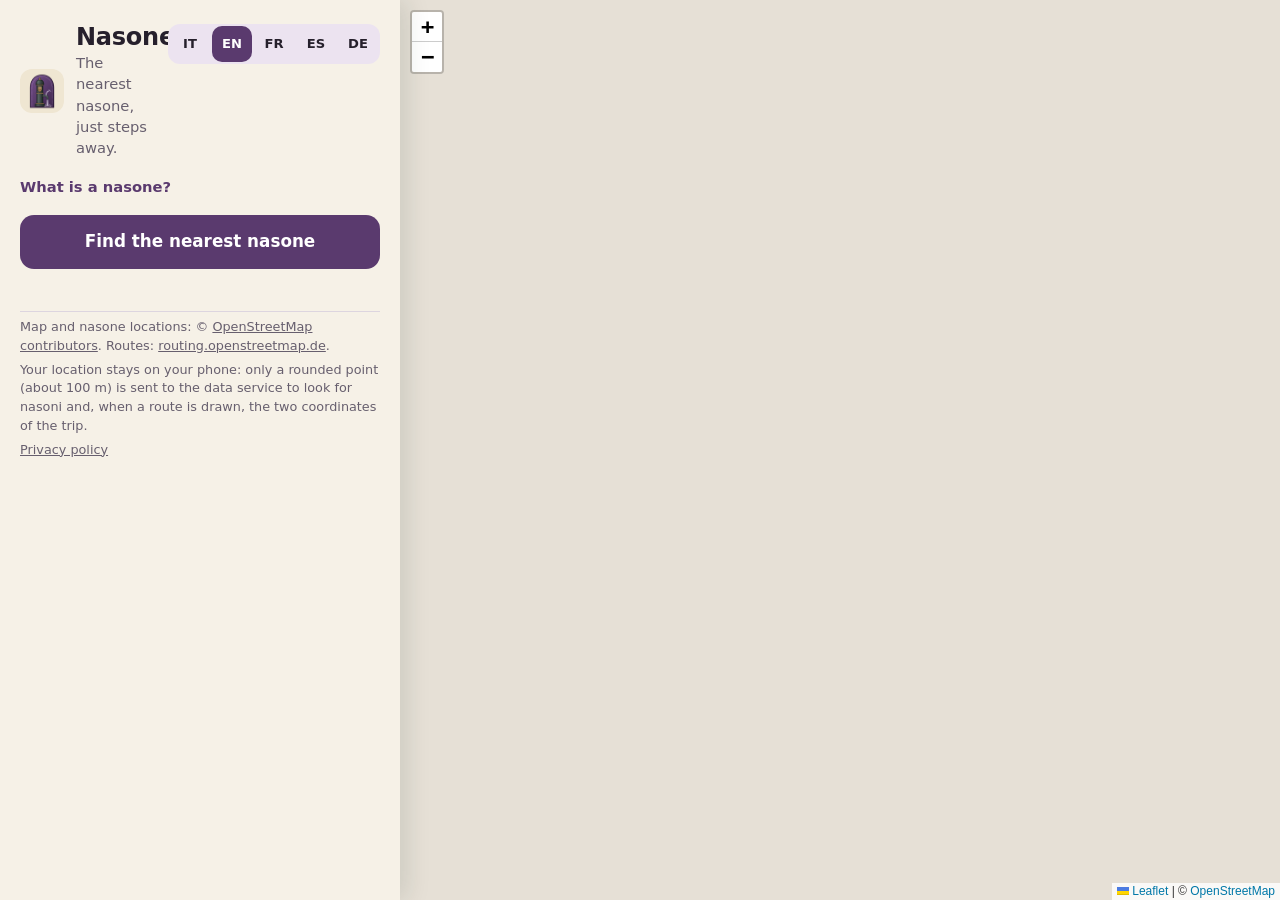
==== index.html @ 3de3d8a5 "Nasone: app per le fontanelle di Roma (5 lingue, storia e curiosità, grafica porpora) Co-Authored-By" ====
<!doctype html>
<html lang="it">
<head>
  <meta charset="utf-8">
  <meta name="viewport" content="width=device-width, initial-scale=1, viewport-fit=cover">
  <title>Nasone — la fontanella di Roma più vicina</title>
  <meta name="description" content="Trova il nasone, la fontanella romana in ghisa, più vicino a te e raggiungilo a piedi.">
  <meta name="theme-color" content="#5a3a6e">
  <link rel="manifest" href="manifest.webmanifest">
  <link rel="icon" href="img/icon-48.png" type="image/png">
  <link rel="apple-touch-icon" href="img/apple-touch-icon.png">
  <meta name="mobile-web-app-capable" content="yes">
  <meta name="apple-mobile-web-app-capable" content="yes">
  <meta name="apple-mobile-web-app-title" content="Nasone">
  <link rel="stylesheet" href="vendor/leaflet/leaflet.css">
  <link rel="stylesheet" href="css/app.css?v=2">
</head>
<body>
  <div id="splash" aria-hidden="true"><img src="img/nasone.svg" alt="" width="180" height="216"><p>Nasone</p></div>
  <div class="app">
    <main id="map" aria-label="Mappa dei nasoni" data-i18n-attr="aria-label:map.label"></main>

    <aside class="panel" id="panel">
      <header class="brand">
        <img src="img/icon-192.png" alt="" width="44" height="44">
        <div class="brand-text">
          <h1>Nasone</h1>
          <p data-i18n="tagline">Il nasone più vicino, a due passi.</p>
        </div>
        <div class="lang" role="group" aria-label="Lingua" data-i18n-attr="aria-label:lang.label">
          <button type="button" data-lang="it" lang="it" title="Italiano" aria-pressed="false">IT</button>
          <button type="button" data-lang="en" lang="en" title="English" aria-pressed="false">EN</button>
          <button type="button" data-lang="fr" lang="fr" title="Français" aria-pressed="false">FR</button>
          <button type="button" data-lang="es" lang="es" title="Español" aria-pressed="false">ES</button>
          <button type="button" data-lang="de" lang="de" title="Deutsch" aria-pressed="false">DE</button>
        </div>
      </header>

      <details class="about">
        <summary data-i18n="about.summary">Che cos’è un nasone?</summary>
        <p data-i18n="about.text">Il nasone è la fontanella romana in ghisa con il «naso» curvo: l’acqua è potabile, gratuita e scorre giorno e notte.</p>
        <p><a href="storia.html" data-i18n="about.more">Storia e curiosità</a></p>
      </details>

      <p id="net" class="status error" role="alert" hidden data-i18n="net.offline"></p>
      <button type="button" id="find" class="primary" data-i18n="find">Trova il nasone più vicino</button>
      <p id="status" class="status" role="status" aria-live="polite"></p>
      <button type="button" id="extend" class="secondary" hidden></button>

      <section id="manual" class="manual" hidden>
        <p id="manual-text" data-i18n="manual.tap">Tocca la mappa per indicare dove sei.</p>
        <button type="button" id="goto-city" class="secondary" data-i18n="manual.city">Vai al centro di Roma</button>
      </section>

      <section id="result" class="card" hidden aria-labelledby="r-name">
        <p class="eyebrow" data-i18n="card.nearest">Il più vicino</p>
        <h2 id="r-name">Nasone</h2>
        <p id="r-meta" class="meta"></p>
        <p id="r-note" class="note" hidden></p>
        <div class="actions">
          <a id="open-google" class="button secondary" target="_blank" rel="noopener" data-i18n="open.google">Apri in Google Maps</a>
          <a id="open-apple" class="button secondary" target="_blank" rel="noopener" hidden data-i18n="open.apple">Apri in Mappe di Apple</a>
        </div>
        <details id="steps-box" class="steps" hidden>
          <summary data-i18n="steps.summary">Indicazioni passo passo</summary>
          <ol id="steps"></ol>
        </details>
      </section>

      <section id="others" class="others" hidden>
        <h3 data-i18n="others">Altri nasoni vicini</h3>
        <p class="note" data-i18n="others.note"></p>
        <ol id="list"></ol>
      </section>

      <footer class="credits">
        <button type="button" id="install" class="linklike" hidden data-i18n="install">Installa l’app</button>
        <p data-i18n-html="credits.map"></p>
        <p data-i18n="credits.privacy"></p>
        <p><a href="privacy.html" data-i18n="credits.privacyLink"></a></p>
      </footer>
    </aside>
  </div>

  <noscript><p class="noscript">JavaScript is required · Per usare la mappa serve JavaScript · JavaScript est nécessaire · Se necesita JavaScript · JavaScript wird benötigt.</p></noscript>
  <script src="vendor/leaflet/leaflet.js"></script>
  <script src="js/i18n.js?v=2"></script>
  <script src="js/geo.js?v=2"></script>
  <script src="js/app.js?v=2"></script>
</body>
</html>
---- vendor/leaflet/leaflet.css ----
/* required styles */

.leaflet-pane,
.leaflet-tile,
.leaflet-marker-icon,
.leaflet-marker-shadow,
.leaflet-tile-container,
.leaflet-pane > svg,
.leaflet-pane > canvas,
.leaflet-zoom-box,
.leaflet-image-layer,
.leaflet-layer {
	position: absolute;
	left: 0;
	top: 0;
	}
.leaflet-container {
	overflow: hidden;
	}
.leaflet-tile,
.leaflet-marker-icon,
.leaflet-marker-shadow {
	-webkit-user-select: none;
	   -moz-user-select: none;
	        user-select: none;
	  -webkit-user-drag: none;
	}
/* Prevents IE11 from highlighting tiles in blue */
.leaflet-tile::selection {
	background: transparent;
}
/* Safari renders non-retina tile on retina better with this, but Chrome is worse */
.leaflet-safari .leaflet-tile {
	image-rendering: -webkit-optimize-contrast;
	}
/* hack that prevents hw layers "stretching" when loading new tiles */
.leaflet-safari .leaflet-tile-container {
	width: 1600px;
	height: 1600px;
	-webkit-transform-origin: 0 0;
	}
.leaflet-marker-icon,
.leaflet-marker-shadow {
	display: block;
	}
/* .leaflet-container svg: reset svg max-width decleration shipped in Joomla! (joomla.org) 3.x */
/* .leaflet-container img: map is broken in FF if you have max-width: 100% on tiles */
.leaflet-container .leaflet-overlay-pane svg {
	max-width: none !important;
	max-height: none !important;
	}
.leaflet-container .leaflet-marker-pane img,
.leaflet-container .leaflet-shadow-pane img,
.leaflet-container .leaflet-tile-pane img,
.leaflet-container img.leaflet-image-layer,
.leaflet-container .leaflet-tile {
	max-width: none !important;
	max-height: none !important;
	width: auto;
	padding: 0;
	}

.leaflet-container img.leaflet-tile {
	/* See: https://bugs.chromium.org/p/chromium/issues/detail?id=600120 */
	mix-blend-mode: plus-lighter;
}

.leaflet-container.leaflet-touch-zoom {
	-ms-touch-action: pan-x pan-y;
	touch-action: pan-x pan-y;
	}
.leaflet-container.leaflet-touch-drag {
	-ms-touch-action: pinch-zoom;
	/* Fallback for FF which doesn't support pinch-zoom */
	touch-action: none;
	touch-action: pinch-zoom;
}
.leaflet-container.leaflet-touch-drag.leaflet-touch-zoom {
	-ms-touch-action: none;
	touch-action: none;
}
.leaflet-container {
	-webkit-tap-highlight-color: transparent;
}
.leaflet-container a {
	-webkit-tap-highlight-color: rgba(51, 181, 229, 0.4);
}
.leaflet-tile {
	filter: inherit;
	visibility: hidden;
	}
.leaflet-tile-loaded {
	visibility: inherit;
	}
.leaflet-zoom-box {
	width: 0;
	height: 0;
	-moz-box-sizing: border-box;
	     box-sizing: border-box;
	z-index: 800;
	}
/* workaround for https://bugzilla.mozilla.org/show_bug.cgi?id=888319 */
.leaflet-overlay-pane svg {
	-moz-user-select: none;
	}

.leaflet-pane         { z-index: 400; }

.leaflet-tile-pane    { z-index: 200; }
.leaflet-overlay-pane { z-index: 400; }
.leaflet-shadow-pane  { z-index: 500; }
.leaflet-marker-pane  { z-index: 600; }
.leaflet-tooltip-pane   { z-index: 650; }
.leaflet-popup-pane   { z-index: 700; }

.leaflet-map-pane canvas { z-index: 100; }
.leaflet-map-pane svg    { z-index: 200; }

.leaflet-vml-shape {
	width: 1px;
	height: 1px;
	}
.lvml {
	behavior: url(#default#VML);
	display: inline-block;
	position: absolute;
	}


/* control positioning */

.leaflet-control {
	position: relative;
	z-index: 800;
	pointer-events: visiblePainted; /* IE 9-10 doesn't have auto */
	pointer-events: auto;
	}
.leaflet-top,
.leaflet-bottom {
	position: absolute;
	z-index: 1000;
	pointer-events: none;
	}
.leaflet-top {
	top: 0;
	}
.leaflet-right {
	right: 0;
	}
.leaflet-bottom {
	bottom: 0;
	}
.leaflet-left {
	left: 0;
	}
.leaflet-control {
	float: left;
	clear: both;
	}
.leaflet-right .leaflet-control {
	float: right;
	}
.leaflet-top .leaflet-control {
	margin-top: 10px;
	}
.leaflet-bottom .leaflet-control {
	margin-bottom: 10px;
	}
.leaflet-left .leaflet-control {
	margin-left: 10px;
	}
.leaflet-right .leaflet-control {
	margin-right: 10px;
	}


/* zoom and fade animations */

.leaflet-fade-anim .leaflet-popup {
	opacity: 0;
	-webkit-transition: opacity 0.2s linear;
	   -moz-transition: opacity 0.2s linear;
	        transition: opacity 0.2s linear;
	}
.leaflet-fade-anim .leaflet-map-pane .leaflet-popup {
	opacity: 1;
	}
.leaflet-zoom-animated {
	-webkit-transform-origin: 0 0;
	    -ms-transform-origin: 0 0;
	        transform-origin: 0 0;
	}
svg.leaflet-zoom-animated {
	will-change: transform;
}

.leaflet-zoom-anim .leaflet-zoom-animated {
	-webkit-transition: -webkit-transform 0.25s cubic-bezier(0,0,0.25,1);
	   -moz-transition:    -moz-transform 0.25s cubic-bezier(0,0,0.25,1);
	        transition:         transform 0.25s cubic-bezier(0,0,0.25,1);
	}
.leaflet-zoom-anim .leaflet-tile,
.leaflet-pan-anim .leaflet-tile {
	-webkit-transition: none;
	   -moz-transition: none;
	        transition: none;
	}

.leaflet-zoom-anim .leaflet-zoom-hide {
	visibility: hidden;
	}


/* cursors */

.leaflet-interactive {
	cursor: pointer;
	}
.leaflet-grab {
	cursor: -webkit-grab;
	cursor:    -moz-grab;
	cursor:         grab;
	}
.leaflet-crosshair,
.leaflet-crosshair .leaflet-interactive {
	cursor: crosshair;
	}
.leaflet-popup-pane,
.leaflet-control {
	cursor: auto;
	}
.leaflet-dragging .leaflet-grab,
.leaflet-dragging .leaflet-grab .leaflet-interactive,
.leaflet-dragging .leaflet-marker-draggable {
	cursor: move;
	cursor: -webkit-grabbing;
	cursor:    -moz-grabbing;
	cursor:         grabbing;
	}

/* marker & overlays interactivity */
.leaflet-marker-icon,
.leaflet-marker-shadow,
.leaflet-image-layer,
.leaflet-pane > svg path,
.leaflet-tile-container {
	pointer-events: none;
	}

.leaflet-marker-icon.leaflet-interactive,
.leaflet-image-layer.leaflet-interactive,
.leaflet-pane > svg path.leaflet-interactive,
svg.leaflet-image-layer.leaflet-interactive path {
	pointer-events: visiblePainted; /* IE 9-10 doesn't have auto */
	pointer-events: auto;
	}

/* visual tweaks */

.leaflet-container {
	background: #ddd;
	outline-offset: 1px;
	}
.leaflet-container a {
	color: #0078A8;
	}
.leaflet-zoom-box {
	border: 2px dotted #38f;
	background: rgba(255,255,255,0.5);
	}


/* general typography */
.leaflet-container {
	font-family: "Helvetica Neue", Arial, Helvetica, sans-serif;
	font-size: 12px;
	font-size: 0.75rem;
	line-height: 1.5;
	}


/* general toolbar styles */

.leaflet-bar {
	box-shadow: 0 1px 5px rgba(0,0,0,0.65);
	border-radius: 4px;
	}
.leaflet-bar a {
	background-color: #fff;
	border-bottom: 1px solid #ccc;
	width: 26px;
	height: 26px;
	line-height: 26px;
	display: block;
	text-align: center;
	text-decoration: none;
	color: black;
	}
.leaflet-bar a,
.leaflet-control-layers-toggle {
	background-position: 50% 50%;
	background-repeat: no-repeat;
	display: block;
	}
.leaflet-bar a:hover,
.leaflet-bar a:focus {
	background-color: #f4f4f4;
	}
.leaflet-bar a:first-child {
	border-top-left-radius: 4px;
	border-top-right-radius: 4px;
	}
.leaflet-bar a:last-child {
	border-bottom-left-radius: 4px;
	border-bottom-right-radius: 4px;
	border-bottom: none;
	}
.leaflet-bar a.leaflet-disabled {
	cursor: default;
	background-color: #f4f4f4;
	color: #bbb;
	}

.leaflet-touch .leaflet-bar a {
	width: 30px;
	height: 30px;
	line-height: 30px;
	}
.leaflet-touch .leaflet-bar a:first-child {
	border-top-left-radius: 2px;
	border-top-right-radius: 2px;
	}
.leaflet-touch .leaflet-bar a:last-child {
	border-bottom-left-radius: 2px;
	border-bottom-right-radius: 2px;
	}

/* zoom control */

.leaflet-control-zoom-in,
.leaflet-control-zoom-out {
	font: bold 18px 'Lucida Console', Monaco, monospace;
	text-indent: 1px;
	}

.leaflet-touch .leaflet-control-zoom-in, .leaflet-touch .leaflet-control-zoom-out  {
	font-size: 22px;
	}


/* layers control */

.leaflet-control-layers {
	box-shadow: 0 1px 5px rgba(0,0,0,0.4);
	background: #fff;
	border-radius: 5px;
	}
.leaflet-control-layers-toggle {
	background-image: url(images/layers.png);
	width: 36px;
	height: 36px;
	}
.leaflet-retina .leaflet-control-layers-toggle {
	background-image: url(images/layers-2x.png);
	background-size: 26px 26px;
	}
.leaflet-touch .leaflet-control-layers-toggle {
	width: 44px;
	height: 44px;
	}
.leaflet-control-layers .leaflet-control-layers-list,
.leaflet-control-layers-expanded .leaflet-control-layers-toggle {
	display: none;
	}
.leaflet-control-layers-expanded .leaflet-control-layers-list {
	display: block;
	position: relative;
	}
.leaflet-control-layers-expanded {
	padding: 6px 10px 6px 6px;
	color: #333;
	background: #fff;
	}
.leaflet-control-layers-scrollbar {
	overflow-y: scroll;
	overflow-x: hidden;
	padding-right: 5px;
	}
.leaflet-control-layers-selector {
	margin-top: 2px;
	position: relative;
	top: 1px;
	}
.leaflet-control-layers label {
	display: block;
	font-size: 13px;
	font-size: 1.08333em;
	}
.leaflet-control-layers-separator {
	height: 0;
	border-top: 1px solid #ddd;
	margin: 5px -10px 5px -6px;
	}

/* Default icon URLs */
.leaflet-default-icon-path { /* used only in path-guessing heuristic, see L.Icon.Default */
	background-image: url(images/marker-icon.png);
	}


/* attribution and scale controls */

.leaflet-container .leaflet-control-attribution {
	background: #fff;
	background: rgba(255, 255, 255, 0.8);
	margin: 0;
	}
.leaflet-control-attribution,
.leaflet-control-scale-line {
	padding: 0 5px;
	color: #333;
	line-height: 1.4;
	}
.leaflet-control-attribution a {
	text-decoration: none;
	}
.leaflet-control-attribution a:hover,
.leaflet-control-attribution a:focus {
	text-decoration: underline;
	}
.leaflet-attribution-flag {
	display: inline !important;
	vertical-align: baseline !important;
	width: 1em;
	height: 0.6669em;
	}
.leaflet-left .leaflet-control-scale {
	margin-left: 5px;
	}
.leaflet-bottom .leaflet-control-scale {
	margin-bottom: 5px;
	}
.leaflet-control-scale-line {
	border: 2px solid #777;
	border-top: none;
	line-height: 1.1;
	padding: 2px 5px 1px;
	white-space: nowrap;
	-moz-box-sizing: border-box;
	     box-sizing: border-box;
	background: rgba(255, 255, 255, 0.8);
	text-shadow: 1px 1px #fff;
	}
.leaflet-control-scale-line:not(:first-child) {
	border-top: 2px solid #777;
	border-bottom: none;
	margin-top: -2px;
	}
.leaflet-control-scale-line:not(:first-child):not(:last-child) {
	border-bottom: 2px solid #777;
	}

.leaflet-touch .leaflet-control-attribution,
.leaflet-touch .leaflet-control-layers,
.leaflet-touch .leaflet-bar {
	box-shadow: none;
	}
.leaflet-touch .leaflet-control-layers,
.leaflet-touch .leaflet-bar {
	border: 2px solid rgba(0,0,0,0.2);
	background-clip: padding-box;
	}


/* popup */

.leaflet-popup {
	position: absolute;
	text-align: center;
	margin-bottom: 20px;
	}
.leaflet-popup-content-wrapper {
	padding: 1px;
	text-align: left;
	border-radius: 12px;
	}
.leaflet-popup-content {
	margin: 13px 24px 13px 20px;
	line-height: 1.3;
	font-size: 13px;
	font-size: 1.08333em;
	min-height: 1px;
	}
.leaflet-popup-content p {
	margin: 17px 0;
	margin: 1.3em 0;
	}
.leaflet-popup-tip-container {
	width: 40px;
	height: 20px;
	position: absolute;
	left: 50%;
	margin-top: -1px;
	margin-left: -20px;
	overflow: hidden;
	pointer-events: none;
	}
.leaflet-popup-tip {
	width: 17px;
	height: 17px;
	padding: 1px;

	margin: -10px auto 0;
	pointer-events: auto;

	-webkit-transform: rotate(45deg);
	   -moz-transform: rotate(45deg);
	    -ms-transform: rotate(45deg);
	        transform: rotate(45deg);
	}
.leaflet-popup-content-wrapper,
.leaflet-popup-tip {
	background: white;
	color: #333;
	box-shadow: 0 3px 14px rgba(0,0,0,0.4);
	}
.leaflet-container a.leaflet-popup-close-button {
	position: absolute;
	top: 0;
	right: 0;
	border: none;
	text-align: center;
	width: 24px;
	height: 24px;
	font: 16px/24px Tahoma, Verdana, sans-serif;
	color: #757575;
	text-decoration: none;
	background: transparent;
	}
.leaflet-container a.leaflet-popup-close-button:hover,
.leaflet-container a.leaflet-popup-close-button:focus {
	color: #585858;
	}
.leaflet-popup-scrolled {
	overflow: auto;
	}

.leaflet-oldie .leaflet-popup-content-wrapper {
	-ms-zoom: 1;
	}
.leaflet-oldie .leaflet-popup-tip {
	width: 24px;
	margin: 0 auto;

	-ms-filter: "progid:DXImageTransform.Microsoft.Matrix(M11=0.70710678, M12=0.70710678, M21=-0.70710678, M22=0.70710678)";
	filter: progid:DXImageTransform.Microsoft.Matrix(M11=0.70710678, M12=0.70710678, M21=-0.70710678, M22=0.70710678);
	}

.leaflet-oldie .leaflet-control-zoom,
.leaflet-oldie .leaflet-control-layers,
.leaflet-oldie .leaflet-popup-content-wrapper,
.leaflet-oldie .leaflet-popup-tip {
	border: 1px solid #999;
	}


/* div icon */

.leaflet-div-icon {
	background: #fff;
	border: 1px solid #666;
	}


/* Tooltip */
/* Base styles for the element that has a tooltip */
.leaflet-tooltip {
	position: absolute;
	padding: 6px;
	background-color: #fff;
	border: 1px solid #fff;
	border-radius: 3px;
	color: #222;
	white-space: nowrap;
	-webkit-user-select: none;
	-moz-user-select: none;
	-ms-user-select: none;
	user-select: none;
	pointer-events: none;
	box-shadow: 0 1px 3px rgba(0,0,0,0.4);
	}
.leaflet-tooltip.leaflet-interactive {
	cursor: pointer;
	pointer-events: auto;
	}
.leaflet-tooltip-top:before,
.leaflet-tooltip-bottom:before,
.leaflet-tooltip-left:before,
.leaflet-tooltip-right:before {
	position: absolute;
	pointer-events: none;
	border: 6px solid transparent;
	background: transparent;
	content: "";
	}

/* Directions */

.leaflet-tooltip-bottom {
	margin-top: 6px;
}
.leaflet-tooltip-top {
	margin-top: -6px;
}
.leaflet-tooltip-bottom:before,
.leaflet-tooltip-top:before {
	left: 50%;
	margin-left: -6px;
	}
.leaflet-tooltip-top:before {
	bottom: 0;
	margin-bottom: -12px;
	border-top-color: #fff;
	}
.leaflet-tooltip-bottom:before {
	top: 0;
	margin-top: -12px;
	margin-left: -6px;
	border-bottom-color: #fff;
	}
.leaflet-tooltip-left {
	margin-left: -6px;
}
.leaflet-tooltip-right {
	margin-left: 6px;
}
.leaflet-tooltip-left:before,
.leaflet-tooltip-right:before {
	top: 50%;
	margin-top: -6px;
	}
.leaflet-tooltip-left:before {
	right: 0;
	margin-right: -12px;
	border-left-color: #fff;
	}
.leaflet-tooltip-right:before {
	left: 0;
	margin-left: -12px;
	border-right-color: #fff;
	}

/* Printing */

@media print {
	/* Prevent printers from removing background-images of controls. */
	.leaflet-control {
		-webkit-print-color-adjust: exact;
		print-color-adjust: exact;
		}
	}
---- css/app.css ----
:root{
  --verde:#5a3a6e; --verde-scuro:#3b2449; --verde-chiaro:#ece3f0;   /* «verde» = colore principale (qui porpora) */
  --acqua:#8a52b8; --ocra:#a9824f;
  --carta:#f6f1e7; --testo:#26202c; --sfumato:#675f6e; --linea:#ddd5df; --scheda:#ffffff;
  --raggio:16px; --ombra:0 8px 28px rgba(20,40,30,.18);
}
@media (prefers-color-scheme: dark){
  :root{--carta:#1b1620; --testo:#efe9f2; --sfumato:#b3a9ba; --linea:#3a3142; --scheda:#251e2c; --verde-chiaro:#34283f; --verde:#8e63b3}
}
*{box-sizing:border-box}
html,body{height:100%;margin:0}
body{font-family:system-ui,-apple-system,"Segoe UI",Roboto,sans-serif;color:var(--testo);background:var(--carta);line-height:1.45;-webkit-text-size-adjust:100%}
.app{position:fixed;inset:0;overflow:hidden}
#map{position:absolute;inset:0;z-index:0;background:#e6e0d6}

.panel{position:absolute;z-index:500;left:0;right:0;bottom:0;max-height:62dvh;max-height:62vh;overflow-y:auto;overscroll-behavior:contain;
  padding:1rem 1rem calc(1rem + env(safe-area-inset-bottom));background:var(--carta);border-radius:22px 22px 0 0;box-shadow:var(--ombra);display:flex;flex-direction:column;gap:.75rem}
@supports (height:1dvh){.panel{max-height:62dvh}}
.panel::before{content:"";align-self:center;width:42px;height:4px;border-radius:2px;background:var(--linea);margin:-.4rem 0 .1rem;flex:none}

.brand{display:flex;align-items:center;gap:.75rem}
.brand img{border-radius:12px;flex:none}
.brand-text{flex:1;min-width:0}
.brand h1{margin:0;font-size:1.5rem;line-height:1.1;letter-spacing:-.01em}
.brand p{margin:.1rem 0 0;color:var(--sfumato);font-size:.92rem}

button,.button{font:inherit;font-weight:650;border-radius:14px;border:2px solid transparent;padding:.8rem 1.1rem;min-height:48px;cursor:pointer;text-align:center;text-decoration:none;display:inline-flex;align-items:center;justify-content:center}
.primary{background:var(--verde);color:#fff;width:100%;font-size:1.05rem}
.primary:hover{background:var(--verde-scuro)}
.primary[disabled]{opacity:.7;cursor:progress}
.secondary{background:transparent;color:var(--verde);border-color:var(--verde)}
@media (prefers-color-scheme: dark){.secondary{color:#d3bde8;border-color:#8e63b3}}
.secondary:hover{background:var(--verde-chiaro)}
.linklike{background:none;border:none;color:var(--verde);text-decoration:underline;min-height:0;padding:.2rem 0;font-weight:600}
:focus-visible{outline:3px solid var(--ocra);outline-offset:2px}
[hidden]{display:none!important}

.status{margin:0;min-height:1.2em;color:var(--sfumato);font-size:.95rem}
.status.error{color:#b3392b;font-weight:600}
@media (prefers-color-scheme: dark){.status.error{color:#ff9b8c}}

.manual{background:var(--verde-chiaro);border-radius:var(--raggio);padding:.8rem 1rem;display:grid;gap:.6rem}
.manual p{margin:0}

.card{background:var(--scheda);border:1px solid var(--linea);border-radius:var(--raggio);padding:1rem;display:grid;gap:.45rem}
.eyebrow{margin:0;font-size:.78rem;font-weight:700;letter-spacing:.08em;text-transform:uppercase;color:var(--acqua)}
.card h2{margin:0;font-size:1.3rem;line-height:1.2}
.meta{margin:0;font-size:1.05rem}
.meta strong{font-size:1.25rem}
.note{margin:0;color:var(--sfumato);font-size:.9rem}
.actions{display:flex;flex-wrap:wrap;gap:.5rem;margin-top:.35rem}
.actions .button{flex:1 1 11rem}
.steps summary{cursor:pointer;font-weight:650;color:var(--verde);padding:.5rem 0;min-height:44px;display:flex;align-items:center}
@media (prefers-color-scheme: dark){.steps summary{color:#d3bde8}}
.steps ol{margin:.25rem 0 0;padding-left:1.4rem;display:grid;gap:.4rem}
.steps li span{color:var(--sfumato);white-space:nowrap}

.others h3{margin:.25rem 0 .4rem;font-size:1rem}
.others ol{list-style:none;margin:0;padding:0;display:grid;gap:.4rem}
.others button{width:100%;justify-content:space-between;gap:.75rem;background:var(--scheda);border:1px solid var(--linea);color:var(--testo);font-weight:600;text-align:left}
.others button[aria-current="true"]{border-color:var(--verde);background:var(--verde-chiaro)}
.others button small{color:var(--sfumato);font-weight:500;white-space:nowrap}

.credits{color:var(--sfumato);font-size:.8rem;display:grid;gap:.35rem;padding-top:.4rem;border-top:1px solid var(--linea)}
.credits p{margin:0}
.credits a{color:inherit}
.noscript{position:fixed;z-index:1000;top:1rem;left:1rem;right:1rem;background:#fff3cd;padding:1rem;border-radius:12px}

/* segnaposto */
.pin{width:26px;height:32px;filter:drop-shadow(0 2px 3px rgba(0,0,0,.35))}
.pin svg{display:block;width:100%;height:100%}
.pin.sel{transform:scale(1.35);z-index:10;transform-origin:50% 100%}
.pin path.body{fill:var(--verde)}
.pin.sel path.body{fill:var(--acqua)}
.me{width:18px;height:18px;border-radius:50%;background:#5a3a6e;border:3px solid #fff;box-shadow:0 0 0 2px rgba(90,58,110,.35),0 2px 6px rgba(0,0,0,.35)}

@media (min-width:900px){
  #map{left:400px}
  .panel{top:0;bottom:0;right:auto;width:400px;max-height:none;border-radius:0;padding:1.5rem 1.25rem;box-shadow:6px 0 24px rgba(20,40,30,.12)}
  .panel::before{display:none}
}
@media (prefers-reduced-motion: reduce){*{transition:none!important;animation:none!important}}

/* selettore di lingua */
.lang{display:flex;gap:2px;flex:none;align-self:flex-start;background:var(--verde-chiaro);border-radius:12px;padding:2px}
.lang button{min-height:36px;min-width:40px;padding:.2rem .5rem;border-radius:10px;background:transparent;color:var(--testo);font-size:.82rem;font-weight:700;border:2px solid transparent}
.lang button[aria-pressed="true"]{background:var(--verde);color:#fff}
.lang button:not([aria-pressed="true"]):hover{background:var(--scheda)}
.about{font-size:.92rem;color:var(--sfumato)}
.about summary{cursor:pointer;font-weight:600;color:var(--verde);min-height:32px;display:flex;align-items:center}
@media (prefers-color-scheme: dark){.about summary{color:#d3bde8}}
.about p{margin:.1rem 0 .2rem}

/* schermata iniziale: si dissolve da sola dopo circa un secondo e mezzo, anche senza JavaScript */
#splash{position:fixed;inset:0;z-index:3000;display:flex;flex-direction:column;align-items:center;justify-content:center;gap:1rem;background:#efe6d2;animation:splash-out .5s ease 1.4s forwards}
#splash img{width:min(46vw,200px);height:auto;filter:drop-shadow(0 10px 18px rgba(20,40,30,.25));animation:splash-in .6s ease both}
#splash p{margin:0;font:700 2.4rem Georgia,"Times New Roman",serif;color:#3b2449;letter-spacing:-.5px}
@keyframes splash-in{from{opacity:0;transform:translateY(12px) scale(.96)}to{opacity:1;transform:none}}
@keyframes splash-out{to{opacity:0;visibility:hidden}}
@media (prefers-color-scheme: dark){#splash{background:#1b1620}#splash p{color:#efe9f2}}
@media (prefers-reduced-motion: reduce){#splash,#splash img{animation-duration:.01s}#splash{animation-delay:.8s}}

.others .note{margin:-.3rem 0 .5rem;font-size:.85rem;color:var(--sfumato)}
/* con cinque lingue il selettore va su una riga propria sugli schermi stretti */
@media (max-width:560px){.brand{flex-wrap:wrap}.lang{order:3;flex:1 0 100%;align-self:auto;justify-content:space-between}.lang button{flex:1}}
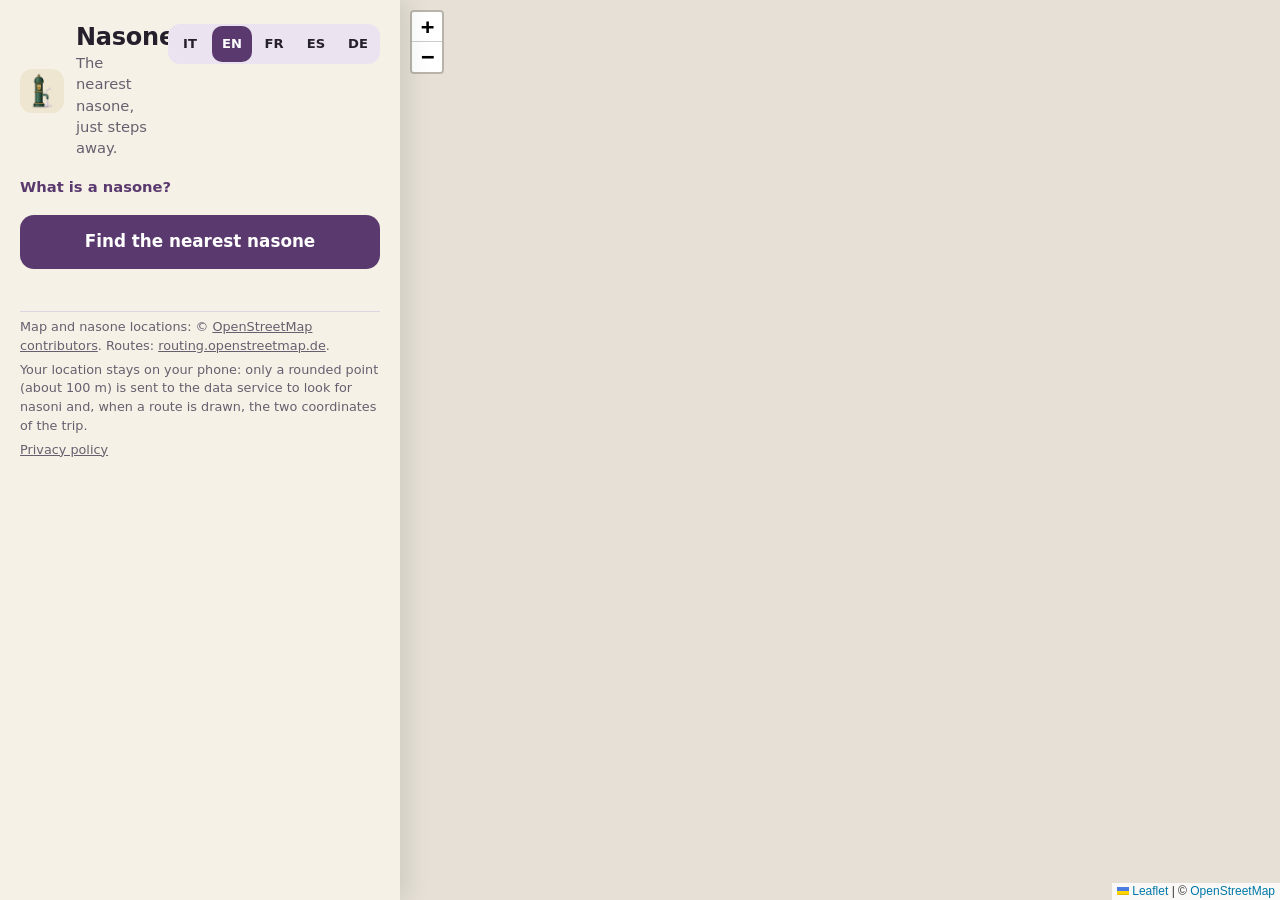
==== commit 08f15970: "Nasone: solo la colonnina verde con pomello dorato, senza targa viola Co-Authored-By: Claude Sonnet " ====
--- a/index.html
+++ b/index.html
@@ -13,10 +13,10 @@
   <meta name="apple-mobile-web-app-capable" content="yes">
   <meta name="apple-mobile-web-app-title" content="Nasone">
   <link rel="stylesheet" href="vendor/leaflet/leaflet.css">
-  <link rel="stylesheet" href="css/app.css?v=2">
+  <link rel="stylesheet" href="css/app.css?v=3">
 </head>
 <body>
-  <div id="splash" aria-hidden="true"><img src="img/nasone.svg" alt="" width="180" height="216"><p>Nasone</p></div>
+  <div id="splash" aria-hidden="true"><img src="img/nasone.svg" alt="" width="150" height="230"><p>Nasone</p></div>
   <div class="app">
     <main id="map" aria-label="Mappa dei nasoni" data-i18n-attr="aria-label:map.label"></main>
 
@@ -84,8 +84,8 @@
 
   <noscript><p class="noscript">JavaScript is required · Per usare la mappa serve JavaScript · JavaScript est nécessaire · Se necesita JavaScript · JavaScript wird benötigt.</p></noscript>
   <script src="vendor/leaflet/leaflet.js"></script>
-  <script src="js/i18n.js?v=2"></script>
-  <script src="js/geo.js?v=2"></script>
-  <script src="js/app.js?v=2"></script>
+  <script src="js/i18n.js?v=3"></script>
+  <script src="js/geo.js?v=3"></script>
+  <script src="js/app.js?v=3"></script>
 </body>
 </html>
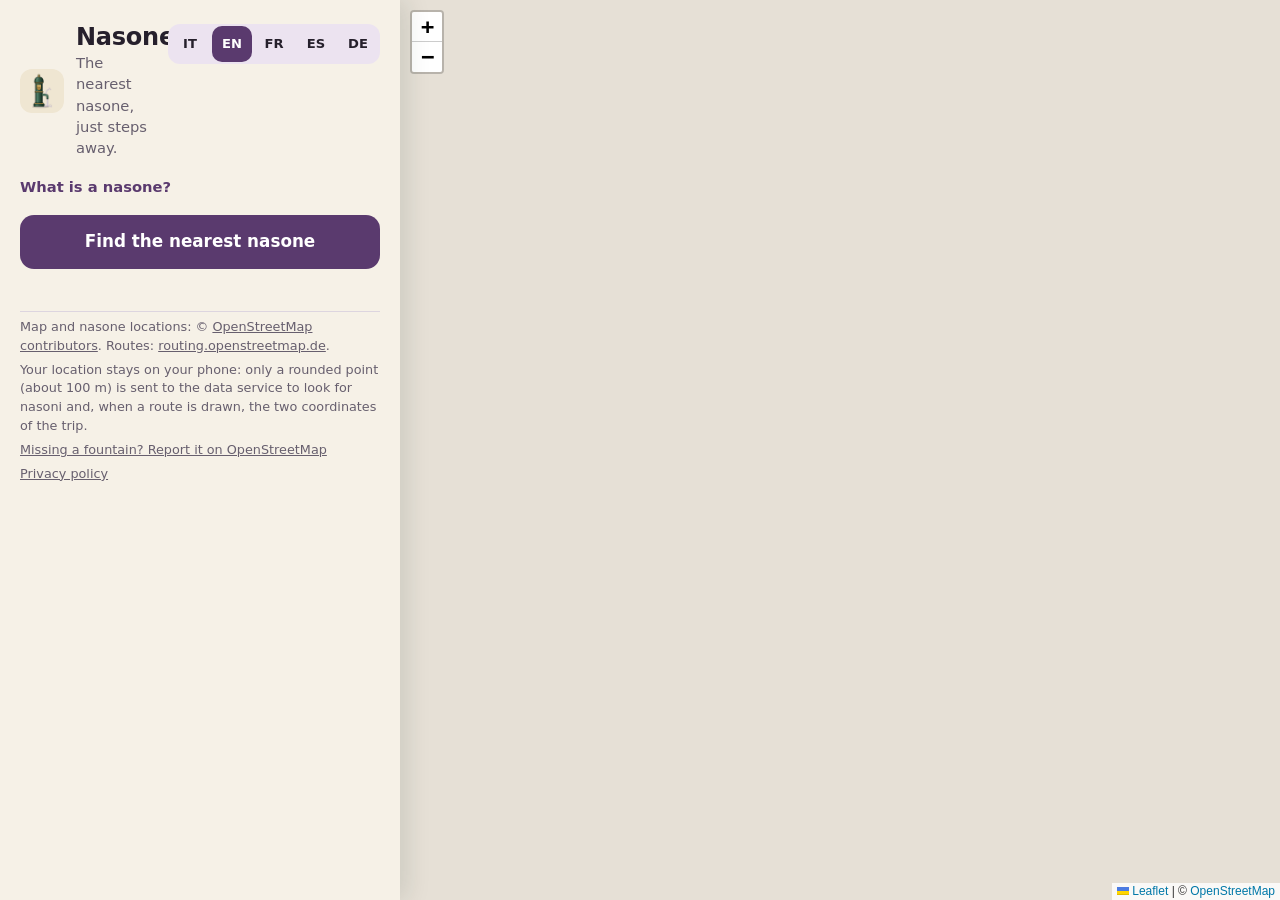
==== commit 794c3265: "Più punti sulla mappa (fino a 40), rubinetti potabili, segnalazione di fontanelle mancanti su OpenSt" ====
--- a/index.html
+++ b/index.html
@@ -13,7 +13,7 @@
   <meta name="apple-mobile-web-app-capable" content="yes">
   <meta name="apple-mobile-web-app-title" content="Nasone">
   <link rel="stylesheet" href="vendor/leaflet/leaflet.css">
-  <link rel="stylesheet" href="css/app.css?v=3">
+  <link rel="stylesheet" href="css/app.css?v=4">
 </head>
 <body>
   <div id="splash" aria-hidden="true"><img src="img/nasone.svg" alt="" width="150" height="230"><p>Nasone</p></div>
@@ -77,6 +77,7 @@
         <button type="button" id="install" class="linklike" hidden data-i18n="install">Installa l’app</button>
         <p data-i18n-html="credits.map"></p>
         <p data-i18n="credits.privacy"></p>
+        <p><a id="report" href="https://www.openstreetmap.org/note/new" target="_blank" rel="noopener" data-i18n="report"></a></p>
         <p><a href="privacy.html" data-i18n="credits.privacyLink"></a></p>
       </footer>
     </aside>
@@ -84,8 +85,8 @@
 
   <noscript><p class="noscript">JavaScript is required · Per usare la mappa serve JavaScript · JavaScript est nécessaire · Se necesita JavaScript · JavaScript wird benötigt.</p></noscript>
   <script src="vendor/leaflet/leaflet.js"></script>
-  <script src="js/i18n.js?v=3"></script>
-  <script src="js/geo.js?v=3"></script>
-  <script src="js/app.js?v=3"></script>
+  <script src="js/i18n.js?v=4"></script>
+  <script src="js/geo.js?v=4"></script>
+  <script src="js/app.js?v=4"></script>
 </body>
 </html>
--- a/css/app.css
+++ b/css/app.css
@@ -103,3 +103,5 @@
 .others .note{margin:-.3rem 0 .5rem;font-size:.85rem;color:var(--sfumato)}
 /* con cinque lingue il selettore va su una riga propria sugli schermi stretti */
 @media (max-width:560px){.brand{flex-wrap:wrap}.lang{order:3;flex:1 0 100%;align-self:auto;justify-content:space-between}.lang button{flex:1}}
+
+.zoom-far .pin{transform:scale(.7);transform-origin:50% 100%}.zoom-far .pin.sel{transform:scale(1.2)}
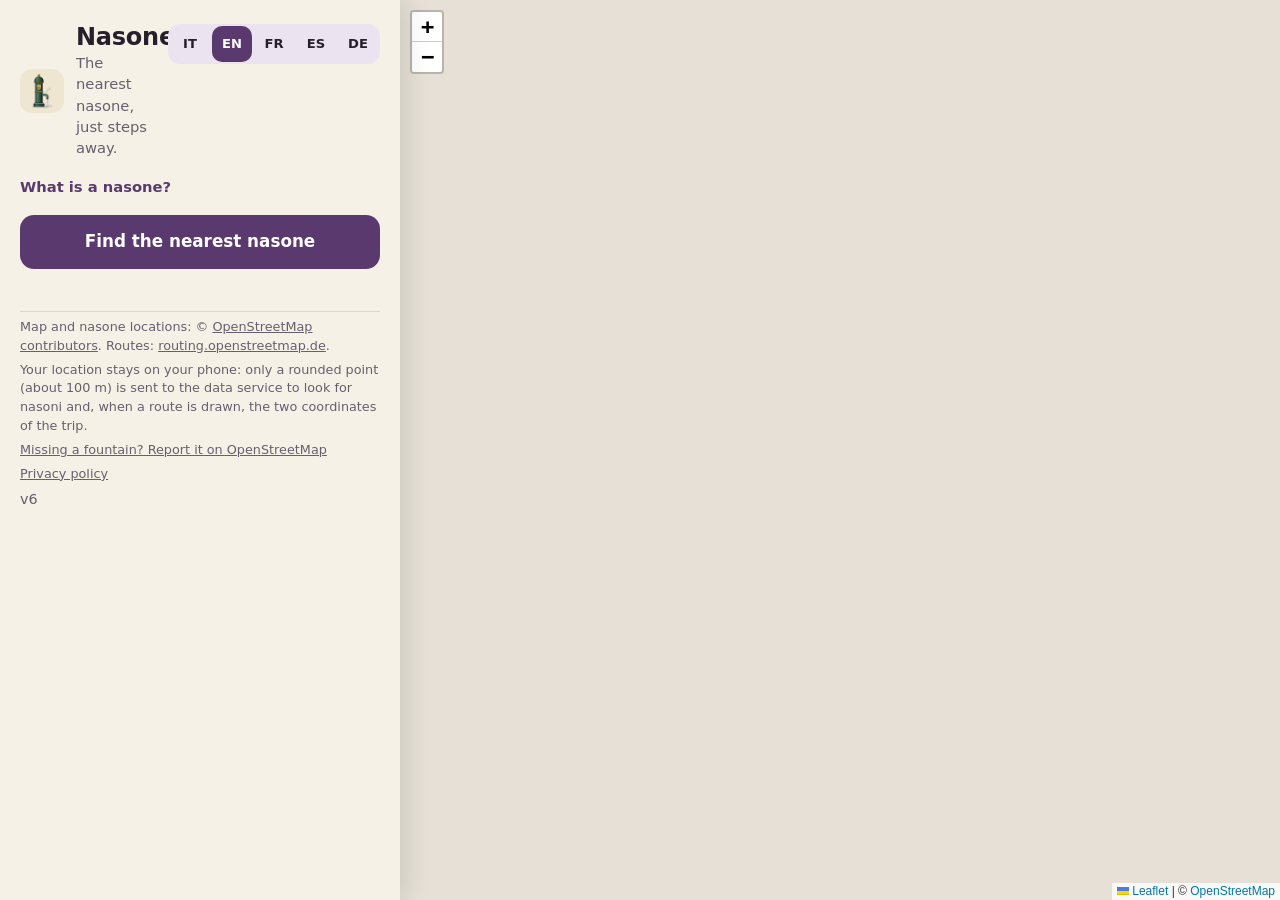
==== commit ebbb09b3: "Dati a tessere, pubblicazione su GitHub Pages, service worker rete-prima - data/t/: tessere di 0,25°" ====
--- a/index.html
+++ b/index.html
@@ -13,7 +13,10 @@
   <meta name="apple-mobile-web-app-capable" content="yes">
   <meta name="apple-mobile-web-app-title" content="Nasone">
   <link rel="stylesheet" href="vendor/leaflet/leaflet.css">
-  <link rel="stylesheet" href="css/app.css?v=4">
+  <link rel="stylesheet" href="css/app.css?v=6">
+  <!-- Statistiche di visita senza cookie (GoatCounter): conta le pagine viste e l'uso di «Installa l'app», nessun dato personale. -->
+  <script>window.goatcounter = { path: function () { return location.pathname.replace(/index\.html$/, ''); } };</script>
+  <script data-goatcounter="https://entratadisicurezza.goatcounter.com/count" async src="https://gc.zgo.at/count.js"></script>
 </head>
 <body>
   <div id="splash" aria-hidden="true"><img src="img/nasone.svg" alt="" width="150" height="230"><p>Nasone</p></div>
@@ -79,14 +82,15 @@
         <p data-i18n="credits.privacy"></p>
         <p><a id="report" href="https://www.openstreetmap.org/note/new" target="_blank" rel="noopener" data-i18n="report"></a></p>
         <p><a href="privacy.html" data-i18n="credits.privacyLink"></a></p>
+        <p id="ver" class="note"></p>
       </footer>
     </aside>
   </div>
 
   <noscript><p class="noscript">JavaScript is required · Per usare la mappa serve JavaScript · JavaScript est nécessaire · Se necesita JavaScript · JavaScript wird benötigt.</p></noscript>
   <script src="vendor/leaflet/leaflet.js"></script>
-  <script src="js/i18n.js?v=4"></script>
-  <script src="js/geo.js?v=4"></script>
-  <script src="js/app.js?v=4"></script>
+  <script src="js/i18n.js?v=6"></script>
+  <script src="js/geo.js?v=6"></script>
+  <script src="js/app.js?v=6"></script>
 </body>
 </html>
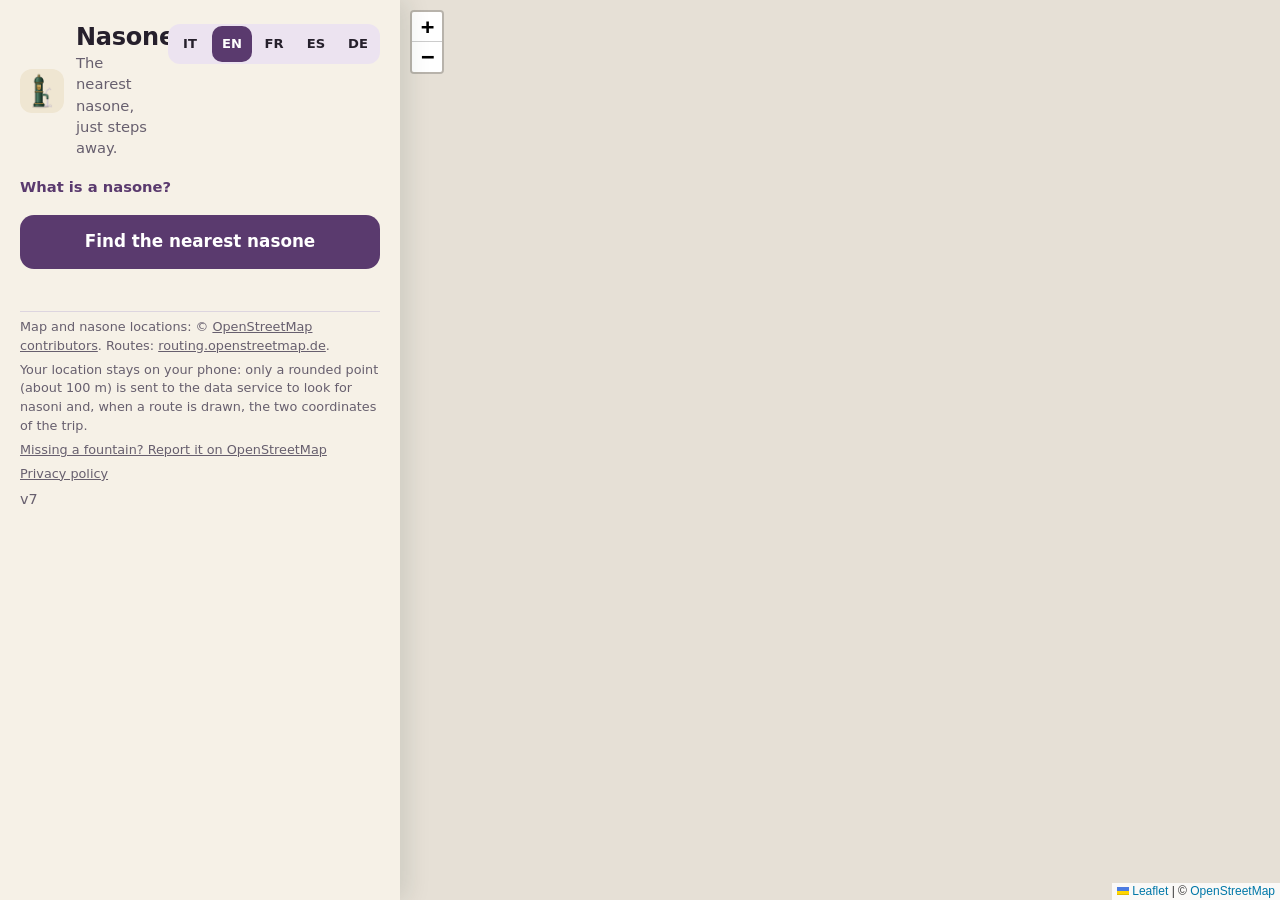
==== commit 512f20f8: "Tessere statiche come fonte principale: niente chiamate a Overpass dentro la zona coperta Con data/t" ====
--- a/index.html
+++ b/index.html
@@ -13,7 +13,7 @@
   <meta name="apple-mobile-web-app-capable" content="yes">
   <meta name="apple-mobile-web-app-title" content="Nasone">
   <link rel="stylesheet" href="vendor/leaflet/leaflet.css">
-  <link rel="stylesheet" href="css/app.css?v=6">
+  <link rel="stylesheet" href="css/app.css?v=7">
   <!-- Statistiche di visita senza cookie (GoatCounter): conta le pagine viste e l'uso di «Installa l'app», nessun dato personale. -->
   <script>window.goatcounter = { path: function () { return location.pathname.replace(/index\.html$/, ''); } };</script>
   <script data-goatcounter="https://entratadisicurezza.goatcounter.com/count" async src="https://gc.zgo.at/count.js"></script>
@@ -89,8 +89,8 @@
 
   <noscript><p class="noscript">JavaScript is required · Per usare la mappa serve JavaScript · JavaScript est nécessaire · Se necesita JavaScript · JavaScript wird benötigt.</p></noscript>
   <script src="vendor/leaflet/leaflet.js"></script>
-  <script src="js/i18n.js?v=6"></script>
-  <script src="js/geo.js?v=6"></script>
-  <script src="js/app.js?v=6"></script>
+  <script src="js/i18n.js?v=7"></script>
+  <script src="js/geo.js?v=7"></script>
+  <script src="js/app.js?v=7"></script>
 </body>
 </html>
